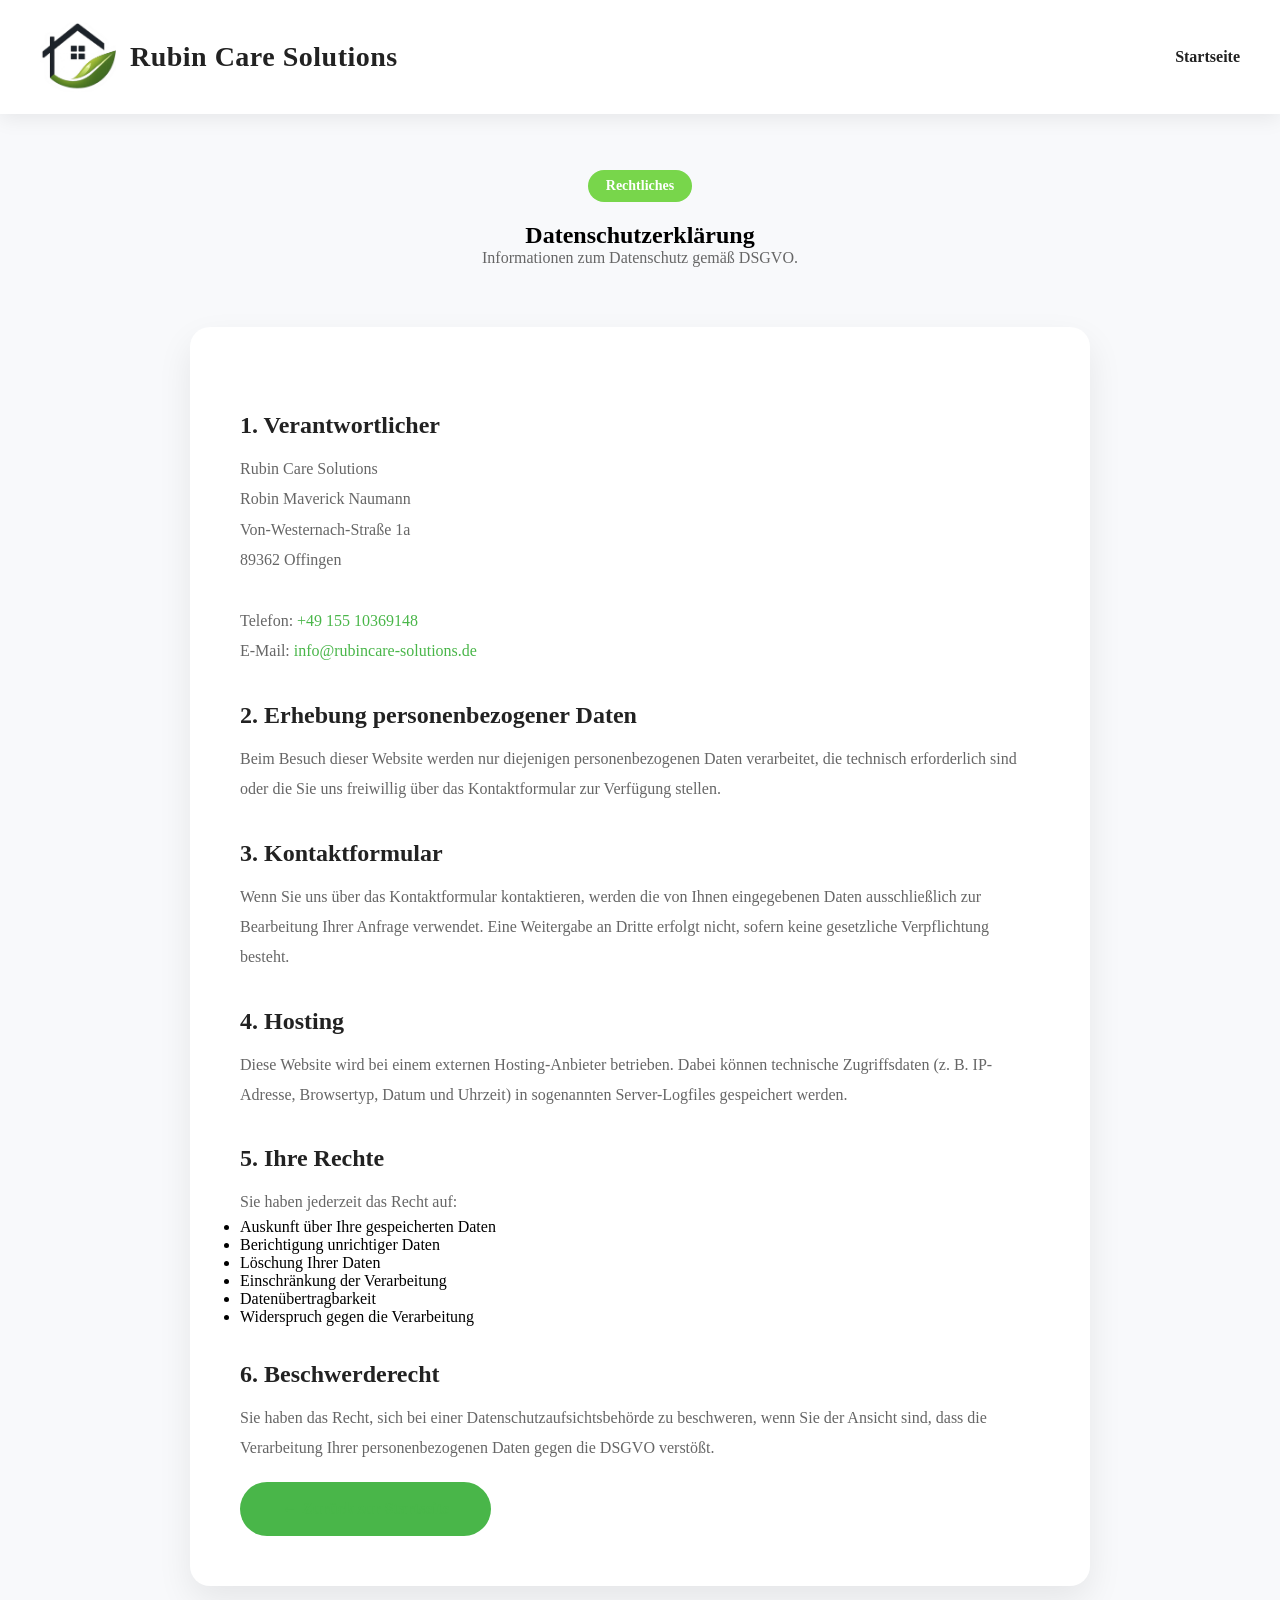
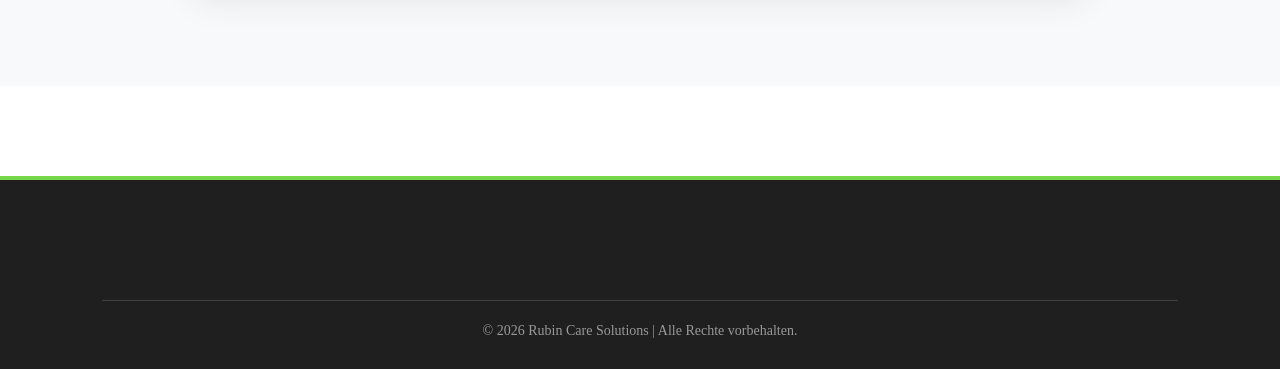
==== datenschutz.html @ def1914e "Erste funktionsfähige Website" ====
<!DOCTYPE html>
<html lang="de">

<head>

<meta charset="UTF-8">
<meta name="viewport" content="width=device-width, initial-scale=1.0">

<title>Datenschutzerklärung | Rubin Care Solutions</title>

<link rel="preconnect" href="https://fonts.googleapis.com">
<link rel="preconnect" href="https://fonts.gstatic.com" crossorigin>

<link href="https://fonts.googleapis.com/css2?family=Poppins:wght@300;400;500;600;700&display=swap" rel="stylesheet">

<link rel="stylesheet" href="css/style.css">

</head>

<body>

<header>

<nav class="navbar">

<a href="index.html" class="logo">

<img src="images/logo.png" alt="Rubin Care Solutions">

<span>Rubin Care Solutions</span>

</a>

<ul class="nav-links">

<li><a href="index.html">Startseite</a></li>

</ul>

</nav>

</header>

<section class="legal-page">

<div class="container">

<span class="section-tag">
Rechtliches
</span>

<h1>Datenschutzerklärung</h1>

<p class="section-text">
Informationen zum Datenschutz gemäß DSGVO.
</p>

<div class="legal-box">

<h2>1. Verantwortlicher</h2>

<p>

Rubin Care Solutions<br>
Robin Maverick Naumann<br>
Von-Westernach-Straße 1a<br>
89362 Offingen<br><br>

Telefon:
<a href="tel:+4915510369148">+49 155 10369148</a><br>

E-Mail:
<a href="mailto:info@rubincare-solutions.de">info@rubincare-solutions.de</a>

</p>

<h2>2. Erhebung personenbezogener Daten</h2>

<p>

Beim Besuch dieser Website werden nur diejenigen personenbezogenen Daten verarbeitet,
die technisch erforderlich sind oder die Sie uns freiwillig über das Kontaktformular
zur Verfügung stellen.

</p>

<h2>3. Kontaktformular</h2>

<p>

Wenn Sie uns über das Kontaktformular kontaktieren, werden die von Ihnen
eingegebenen Daten ausschließlich zur Bearbeitung Ihrer Anfrage verwendet.
Eine Weitergabe an Dritte erfolgt nicht, sofern keine gesetzliche Verpflichtung besteht.

</p>

<h2>4. Hosting</h2>

<p>

Diese Website wird bei einem externen Hosting-Anbieter betrieben.
Dabei können technische Zugriffsdaten (z. B. IP-Adresse, Browsertyp, Datum und Uhrzeit)
in sogenannten Server-Logfiles gespeichert werden.

</p>

<h2>5. Ihre Rechte</h2>

<p>

Sie haben jederzeit das Recht auf:

</p>

<ul>
<li>Auskunft über Ihre gespeicherten Daten</li>
<li>Berichtigung unrichtiger Daten</li>
<li>Löschung Ihrer Daten</li>
<li>Einschränkung der Verarbeitung</li>
<li>Datenübertragbarkeit</li>
<li>Widerspruch gegen die Verarbeitung</li>
</ul>

<h2>6. Beschwerderecht</h2>

<p>

Sie haben das Recht, sich bei einer Datenschutzaufsichtsbehörde zu beschweren,
wenn Sie der Ansicht sind, dass die Verarbeitung Ihrer personenbezogenen Daten
gegen die DSGVO verstößt.

</p>

<br>

<a href="index.html" class="button">
← Zurück zur Startseite
</a>

</div>

</div>

</section>

<footer class="footer">

<div class="footer-bottom">

© 2026 Rubin Care Solutions | Alle Rechte vorbehalten.

</div>

</footer>

</body>

</html>
---- css/style.css ----
*{
    margin:0;
    padding:0;
    box-sizing:border-box;
}

/* ===========================
   Navigation
=========================== */

header{
    position:fixed;
    width:100%;
    top:0;
    left:0;
    background:#fff;
    z-index:1000;
    box-shadow:0 4px 20px rgba(0,0,0,.08);
}

.navbar{

    max-width:1300px;

    margin:auto;

    display:flex;

    justify-content:space-between;

    align-items:center;

    padding:22px 40px;

}

.logo{
    display:flex;
    align-items:center;
    gap:14px;
    text-decoration:none;
}

.logo img{
    height:70px;
    width:auto;
}

.logo span{
    color:#222;
    font-size:28px;
    font-weight:700;
    letter-spacing:.5px;
}
.nav-links{

    display:flex;

    list-style:none;

    gap:35px;

}

.nav-links a{

    color:#222;

    text-decoration:none;

    font-weight:600;

    transition:.3s;

}

.nav-links a:hover{

    color:#49b649;

}

/* ===========================
   Hero
=========================== */

.hero{

    min-height: 800px;
    height:100vh;

    display:flex;
    justify-content:center;
    align-items:flex-start;

    padding-top: 140px;

    text-align:center;

   background-image:
linear-gradient(rgba(0,0,0,.55), rgba(0,0,0,.55)),
url("../images/hero.jpg");

    background-size:cover;

    background-position:center 40%;

    color:white;

}

.hero-content{

    max-width:850px;
    padding:20px;

    transform: translateY(70px);
}

.hero h1{

    font-size:56px;

    margin-bottom:20px;

    line-height:1.2;

}

.hero p{

    font-size:24px;

    margin-bottom:45px;

    opacity:.95;

}

/* ===========================
   Button
=========================== */

.button{

    display:inline-block;

    padding:18px 42px;

    background:#49b649;

    color:white;

    text-decoration:none;

    border-radius:50px;

    font-weight:600;

    transition:.35s;

}

.button:hover{

    background:#388e38;

    transform:translateY(-3px);

    box-shadow:0 12px 30px rgba(0,0,0,.25);

}

/* ===========================
   Responsive
=========================== */

@media(max-width:900px){

.hero h1{

font-size:42px;

}

.hero p{

font-size:18px;

}

.navbar{

flex-direction:column;

gap:20px;

}

.nav-links{

gap:18px;

flex-wrap:wrap;

justify-content:center;

}

}/* ==============================
   Rubin Care Solutions Premium
================================ */

.hero-tag{

display:inline-block;

padding:10px 22px;

background:rgba(73,182,73,.18);

border:1px solid rgba(73,182,73,.45);

border-radius:40px;

margin-bottom:25px;

font-size:15px;

letter-spacing:.5px;

backdrop-filter:blur(10px);

}

.hero-buttons{

display:flex;

justify-content:center;

gap:20px;

margin-top:40px;

flex-wrap:wrap;

}

.button-secondary{

display:inline-block;

padding:18px 42px;

border:2px solid white;

border-radius:50px;

text-decoration:none;

color:white;

font-weight:600;

transition:.35s;

}

.button-secondary:hover{

background:white;

color:#111;

}

.hero h1{

text-shadow:0 8px 30px rgba(0,0,0,.4);

}

.hero p{

font-size:22px;

max-width:750px;

margin:auto;

line-height:1.7;

}/* ==========================
   Leistungen
========================== */

.services{
    padding:120px 8%;
    background:#f8f9fb;
}

.container{
    max-width:1200px;
    margin:auto;
    text-align:center;
}

.section-tag{
    display:inline-block;
    background:#78d64b;
    color:white;
    padding:8px 18px;
    border-radius:30px;
    margin-bottom:20px;
    font-size:14px;
    font-weight:600;
}

.services h2{
    font-size:42px;
    margin-bottom:20px;
}

.section-text{
    max-width:700px;
    margin:auto;
    color:#666;
    margin-bottom:60px;
}

.service-grid{
    display:grid;
    grid-template-columns:repeat(3,1fr);
    justify-items:center;
    gap:30px;
    margin-top:60px;
}

.service-card{
    background:#fff;
    width:100%;
    max-width:340px;
    min-height:360px;

    padding:40px 30px;
    border-radius:20px;

    border-top:5px solid #78d64b;
    box-shadow:0 15px 35px rgba(0,0,0,.08);

    transition:.35s;
    text-align:center;
}

.service-card:hover{
    transform:translateY(-10px);
    box-shadow:0 20px 40px rgba(0,0,0,.15);
}

.icon{
    display:flex;
    justify-content:center;
    align-items:center;
    margin-bottom:20px;
}

.service-icon{
    width:56px;
    height:56px;
    color:#78d64b;
    transition:.3s;
}

.service-card:hover .service-icon{
    transform:scale(1.1);
}

.service-card h3{
    margin:15px 0;
    font-size:24px;
}

.service-card p{
    color:#666;
    line-height:1.7;
    margin-bottom:25px;
}

.service-card a{
    color:#78d64b;
    text-decoration:none;
    font-weight:600;
}

.service-card a:hover{
    letter-spacing:1px;
}

@media (max-width:900px){
    .service-grid{
        grid-template-columns:repeat(2,1fr);
    }
}

@media (max-width:600px){
    .service-grid{
        grid-template-columns:1fr;
    }
}

.service-card p{
    color:#666;
    line-height:1.7;
}
/* =========================
   Über uns
========================= */

.about{
    padding:70px 8% 120px;
    background:#f8f9fb;
    scroll-margin-top:110px;;
}

.about-container{
    max-width:900px;
    margin:0 auto;
}

.about-content{
    text-align:center;
}

.about-content h2{
    font-size:42px;
    margin:20px 0;
}

.about-content p{
    max-width:760px;
    margin:0 auto 22px;
    color:#666;
    line-height:1.8;
}

.about-features{
    display:grid;
    grid-template-columns:repeat(2,1fr);
    gap:20px;
    margin-top:30px;
}


.feature{
    display:flex;
    align-items:center;
    justify-content:center;
    gap:12px;

    background:#fff;
    padding:22px 28px;
    border-radius:16px;

    border:1px solid #e9ecef;
    box-shadow:0 8px 20px rgba(0,0,0,.06);
    transition:all .3s ease;
}

.feature:hover{
    transform:translateY(-4px);
    box-shadow:0 15px 35px rgba(0,0,0,.12);
}

@media(max-width:900px){

.about-container{
    grid-template-columns:1fr;
}

.about-content{
    text-align:center;
}

.about-features{
    grid-template-columns:1fr;
}

}
@media (max-width:900px){
    .service-grid{
        grid-template-columns:repeat(2,1fr);
    }
}

@media (max-width:600px){
    .service-grid{
        grid-template-columns:1fr;
    }
}

.feature-icon{
    width:26px;
    height:26px;
    color:#78d64b;
    stroke:#78d64b;
    flex-shrink:0;
}
/* ==========================
   Kontakt
========================== */

.contact{
    padding:110px 8% 0;
    background:#f8f9fb;
    scroll-margin-top:20px;
}

.contact-container{
    display:grid;
    grid-template-columns:280px 1fr;
    gap:50px;
    align-items:start;
}

.contact-info{
    text-align:left;
}

.contact-item{
    margin-bottom:35px;
}

.contact-item h3{
    font-size:22px;
    margin-bottom:10px;
    color:#222;
}

.contact-item p{
    font-size:18px;
    line-height:1.6;
    color:#666;
}

/* Formular */

.contact-form{
    display:flex;
    flex-direction:column;
    gap:18px;
    width:100%;
    max-width:700px;
}

.contact-form input,
.contact-form textarea{

    width:100%;
    box-sizing:border-box;

    padding:18px 20px;

    border:1px solid #ddd;
    border-radius:12px;

    background:#fff;

    font-size:16px;
    font-family:inherit;

    outline:none;
    transition:.3s;
}

.contact-form textarea{
    min-height:180px;
    resize:vertical;
}

.contact-form input:focus,
.contact-form textarea:focus{

    border-color:#78d64b;
    box-shadow:0 0 0 4px rgba(120,214,75,.15);

}

.contact-form button{

    width:100%;
    padding:18px;

    border:none;
    border-radius:12px;

    background:#78d64b;
    color:#fff;

    font-size:17px;
    font-weight:600;

    cursor:pointer;
    transition:.3s;
}

.contact-form button:hover{

    background:#63b33f;
    transform:translateY(-2px);
    box-shadow:0 10px 25px rgba(120,214,75,.25);

}

.contact-form button:active{
    transform:translateY(0);
}

/* ==========================
   Footer
========================== */

.footer{
    width:100%;
    background:#1f1f1f;
    color:#fff;
    border-top:4px solid #78d64b;

    margin-top:90px;
    padding:70px 8% 30px;
}

.footer-container{

    max-width:1200px;
    margin:0 auto;

    display:grid;
    grid-template-columns:2fr 1fr 1fr;
    gap:70px;
}

.footer h3{
    font-size:28px;
    margin-bottom:20px;
}

.footer h4{
    font-size:20px;
    margin-bottom:20px;
}

.footer p{
    color:#cfcfcf;
    line-height:1.8;
}

.footer-contact{
    margin-top:25px;
}

.footer-contact p{
    margin-bottom:10px;
}

.footer-links{
    display:flex;
    flex-direction:column;
    gap:14px;
}

.footer a{
    color:#cfcfcf;
    text-decoration:none;
    transition:.3s;
}

.footer a:hover{
    color:#78d64b;
    padding-left:6px;
}

.footer-bottom{

    max-width:1200px;
    margin:50px auto 0;
    padding-top:22px;

    border-top:1px solid rgba(255,255,255,.15);

    text-align:center;
    color:#999;
    font-size:14px;
}

@media(max-width:900px){

    .footer-container{
        grid-template-columns:1fr;
        gap:40px;
        text-align:center;
    }

    .footer-links{
        align-items:center;
    }

}
/* ==========================
   Impressum / Datenschutz
========================== */

.legal-page{

    padding:170px 8% 100px;
    background:#f8f9fb;

}

.legal-box{

    background:#fff;

    max-width:900px;

    margin:40px auto 0;

    padding:50px;

    border-radius:20px;

    box-shadow:0 15px 35px rgba(0,0,0,.08);

    text-align:left;

}

.legal-box h2{

    margin-top:35px;
    margin-bottom:15px;

    color:#222;

}

.legal-box p{

    line-height:1.9;
    color:#666;

}

.legal-box a{

    color:#49b649;
    text-decoration:none;

}

.legal-box a:hover{

    text-decoration:underline;

}

@media(max-width:900px){

.legal-box{

padding:30px;

}

}
.success-message{
    background:#e8f8ec;
    color:#2e7d32;
    border:1px solid #78d64b;
    padding:18px;
    border-radius:12px;
    margin:25px auto;
    max-width:700px;
    text-align:center;
    font-weight:600;
}

.error-message{
    background:#fdeaea;
    color:#c62828;
    border:1px solid #ef5350;
    padding:18px;
    border-radius:12px;
    margin:25px auto;
    max-width:700px;
    text-align:center;
    font-weight:600;
}
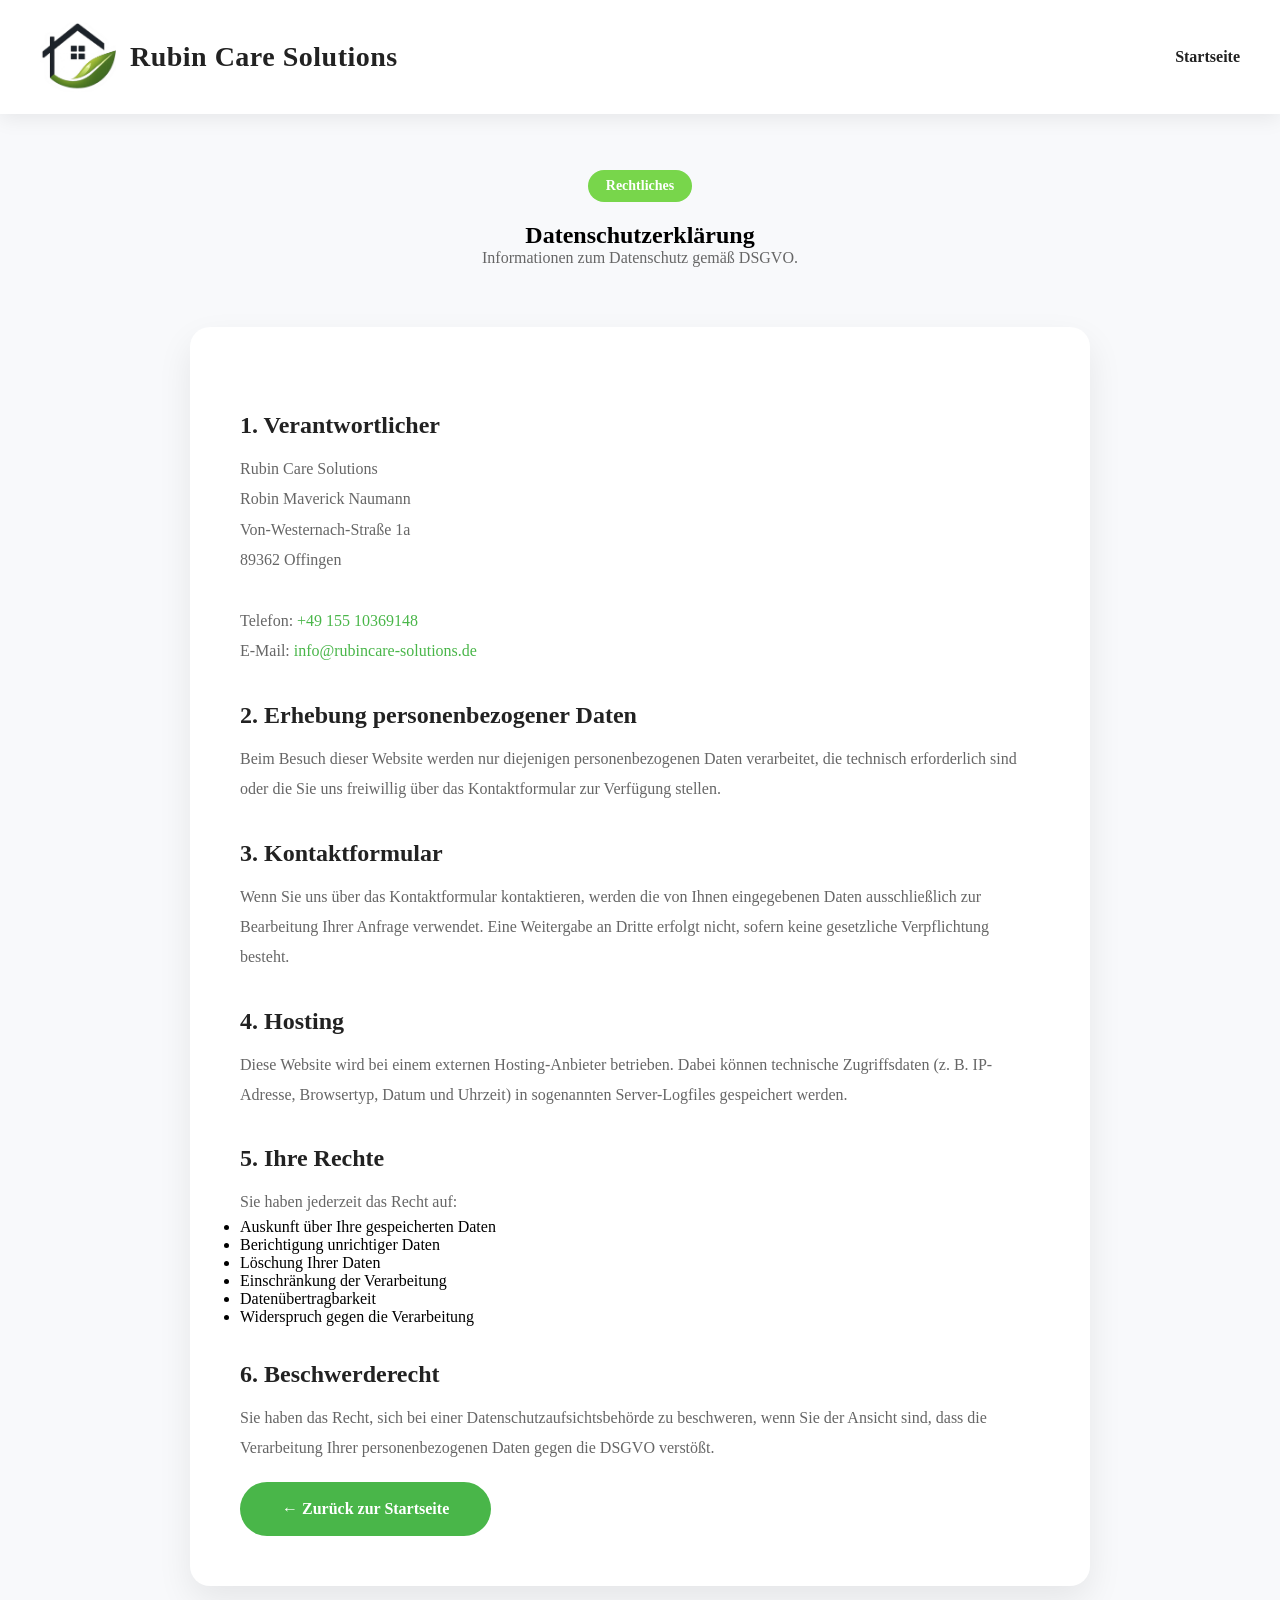
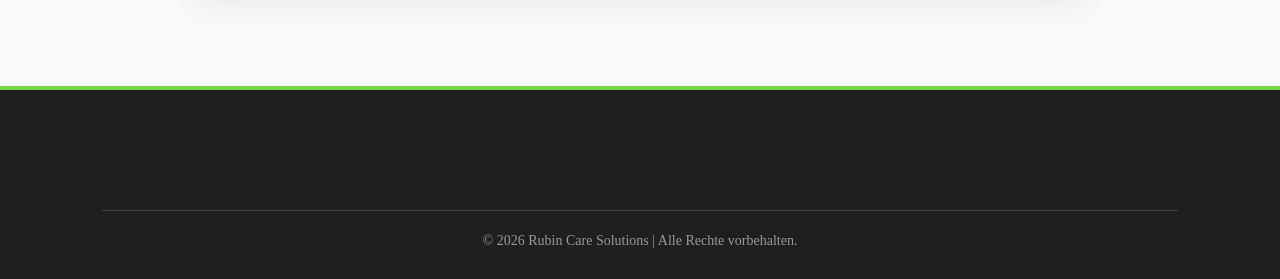
==== commit 54b20194: "Weiter Bearbeitungen der website; Cards - Mehr infos" ====
--- a/datenschutz.html
+++ b/datenschutz.html
@@ -23,7 +23,7 @@
 
 <nav class="navbar">
 
-<a href="index.html" class="logo">
+<a href="index.php" class="logo">
 
 <img src="images/logo.png" alt="Rubin Care Solutions">
 
@@ -33,7 +33,7 @@
 
 <ul class="nav-links">
 
-<li><a href="index.html">Startseite</a></li>
+<li><a href="index.php">Startseite</a></li>
 
 </ul>
 
@@ -133,7 +133,7 @@
 
 <br>
 
-<a href="index.html" class="button">
+<a href="index.php" class="button">
 ← Zurück zur Startseite
 </a>
 
--- a/css/style.css
+++ b/css/style.css
@@ -511,7 +511,7 @@
 ========================== */
 
 .contact{
-    padding:110px 8% 0;
+    padding:110px 8% 90px;
     background:#f8f9fb;
     scroll-margin-top:20px;
 }
@@ -616,6 +616,116 @@
     transform:translateY(0);
 }
 
+.contact-form button:disabled{
+
+    background:#8fbf7b;
+    cursor:not-allowed;
+    transform:none;
+    box-shadow:none;
+
+}
+
+/* Datenschutzhinweis */
+
+.privacy-note{
+    font-size:14px;
+    color:#666;
+    line-height:1.6;
+    margin-top:-5px;
+    margin-bottom:10px;
+}
+
+.privacy-note a{
+    color:#78d64b;
+    text-decoration:none;
+    font-weight:600;
+}
+
+.privacy-note a:hover{
+    text-decoration:underline;
+}
+
+.privacy-checkbox{
+    display:flex;
+    align-items:flex-start;
+    gap:12px;
+    margin:20px 0;
+    font-size:15px;
+    line-height:1.6;
+}
+
+.privacy-checkbox input{
+    flex-shrink:0;
+    margin-top:4px;
+}
+
+.privacy-checkbox a{
+    color:#79c000;
+    font-weight:600;
+    text-decoration:none;
+}
+
+.privacy-checkbox a:hover{
+    text-decoration:underline;
+}
+
+.privacy-checkbox input[type="checkbox"]{
+    appearance:auto;
+    -webkit-appearance:checkbox;
+    width:18px !important;
+    height:18px !important;
+    min-width:18px;
+    min-height:18px;
+    margin-top:2px;
+    padding:0 !important;
+    border:none;
+    box-shadow:none;
+    flex-shrink:0;
+}
+
+.privacy-checkbox a{
+    color:#79c000;
+    font-weight:600;
+    text-decoration:none;
+}
+
+.privacy-checkbox a:hover{
+    text-decoration:underline;
+}
+
+/* Erfolgsmeldung */
+
+.success-message{
+    background:#e9f9e5;
+    border:1px solid #78d64b;
+    color:#2d6a1f;
+
+    padding:18px 22px;
+    border-radius:12px;
+
+    margin:25px 0;
+
+    font-weight:500;
+    line-height:1.6;
+}
+
+/* Fehlermeldung */
+
+.error-message{
+    background:#ffeaea;
+    border:1px solid #e74c3c;
+    color:#b00020;
+
+    padding:18px 22px;
+    border-radius:12px;
+
+    margin:25px 0;
+
+    font-weight:500;
+    line-height:1.6;
+}
+
+
 /* ==========================
    Footer
 ========================== */
@@ -623,10 +733,10 @@
 .footer{
     width:100%;
     background:#1f1f1f;
-    color:#fff;
+    color:#f8f9fb;
     border-top:4px solid #78d64b;
 
-    margin-top:90px;
+    margin-top:0px;
     padding:70px 8% 30px;
 }
 
@@ -695,17 +805,36 @@
 
 @media(max-width:900px){
 
-    .footer-container{
+   .footer-container{
         grid-template-columns:1fr;
-        gap:40px;
+        gap:25px;
         text-align:center;
     }
 
     .footer-links{
         align-items:center;
     }
-
-}
+.footer{
+    padding:30px 20px;
+}
+
+.footer-bottom{
+    margin-top:12px;
+    padding-top:12px;
+    font-size:13px;
+}
+
+.footer h3{
+    font-size:22px;
+}
+
+.footer p,
+.footer a{
+    font-size:15px;
+    line-height:1.6;
+}
+}
+
 /* ==========================
    Impressum / Datenschutz
 ========================== */
@@ -719,7 +848,7 @@
 
 .legal-box{
 
-    background:#fff;
+    background: #ffff;
 
     max-width:900px;
 
@@ -751,7 +880,7 @@
 
 }
 
-.legal-box a{
+.legal-box a:not(.button){
 
     color:#49b649;
     text-decoration:none;
@@ -795,4 +924,658 @@
     max-width:700px;
     text-align:center;
     font-weight:600;
+}
+@media (max-width: 900px) {
+
+    html,
+    body{
+        overflow-x:hidden;
+    }
+
+    .container{
+        width:100%;
+        max-width:100%;
+        padding:0 20px;
+        box-sizing:border-box;
+    }
+
+    .services-grid{
+        display:grid;
+        grid-template-columns:1fr;
+    }
+
+    .features-grid{
+        display:grid;
+        grid-template-columns:1fr;
+    }
+
+    .about-container{
+        display:flex;
+        flex-direction:column;
+    }
+
+    .contact-container{
+        display:flex;
+        flex-direction:column;
+        gap:35px;
+    }
+
+    .contact-info{
+        width:100%;
+    }
+
+    .contact-form{
+        width:100%;
+        max-width:100%;
+    }
+
+    .contact-form input,
+    .contact-form textarea{
+        width:100%;
+        box-sizing:border-box;
+    }
+
+}
+
+/* =====================================================
+   MOBILE PREMIUM (bis 768px)
+===================================================== */
+
+@media (max-width:768px){
+
+html,
+body{
+    overflow-x:hidden;
+}
+
+/* Allgemein */
+
+.container{
+    width:100%;
+    max-width:100%;
+    padding:0 20px;
+    box-sizing:border-box;
+}
+
+.section-title{
+    font-size:32px;
+    text-align:center;
+}
+
+.section-text{
+    font-size:17px;
+    text-align:center;
+    line-height:1.8;
+}
+
+/* Header */
+
+.navbar{
+    padding:18px 20px;
+}
+
+.logo img{
+    height:55px;
+}
+
+.logo span{
+    font-size:22px;
+}
+
+/* Hero */
+
+.hero{
+    min-height:90vh;
+    padding:130px 20px 70px;
+    text-align:center;
+}
+
+.hero-content{
+    max-width:100%;
+}
+
+.hero h1{
+    font-size:38px;
+    line-height:1.2;
+    margin-bottom:20px;
+}
+
+.hero p{
+    font-size:18px;
+    line-height:1.7;
+    margin-bottom:35px;
+}
+
+.hero-buttons{
+    display:flex;
+    flex-direction:column;
+    gap:16px;
+    align-items:center;
+}
+
+.hero-buttons .button,
+.hero-buttons .button-secondary{
+    width:100%;
+    max-width:320px;
+}
+
+/* Leistungen */
+
+.services-grid{
+    grid-template-columns:1fr;
+    gap:25px;
+}
+
+.service-card{
+    padding:35px 25px;
+}
+
+/* Über uns */
+
+.about-container{
+    display:flex;
+    flex-direction:column;
+    gap:40px;
+}
+
+.about-image img{
+    width:100%;
+}
+
+/* Kontakt */
+
+.contact{
+    padding:70px 20px;
+}
+
+.contact-container{
+    display:flex;
+    flex-direction:column;
+    gap:40px;
+}
+
+.contact-form{
+    max-width:100%;
+}
+
+.contact-form input,
+.contact-form textarea,
+.contact-form button{
+    width:100%;
+    box-sizing:border-box;
+}
+
+/* Footer */
+
+.footer-container{
+    display:flex;
+    flex-direction:column;
+    gap:35px;
+    text-align:center;
+}
+
+.footer-column{
+    width:100%;
+}
+
+.footer-contact{
+    text-align:center;
+}
+
+.footer-links{
+    align-items:center;
+}
+
+}
+
+/* =====================================
+   PREMIUM EFFEKTE
+===================================== */
+
+/* Sanftes Scrollen */
+html{
+    scroll-behavior:smooth;
+}
+
+/* Buttons */
+
+.button,
+.button-secondary,
+.contact-form button{
+
+    transition:all .35s ease;
+
+}
+
+.button:hover,
+.button-secondary:hover,
+.contact-form button:hover{
+
+    transform:translateY(-4px);
+
+    box-shadow:0 15px 35px rgba(0,0,0,.15);
+
+}
+
+/* Karten */
+
+.service-card,
+.contact-item{
+
+    transition:all .35s ease;
+
+}
+
+.service-card:hover,
+.contact-item:hover{
+
+    transform:translateY(-8px);
+
+    box-shadow:0 20px 40px rgba(0,0,0,.12);
+
+}
+
+/* Bilder */
+
+.about-image img{
+
+    transition:transform .5s ease;
+
+}
+
+.about-image img:hover{
+
+    transform:scale(1.03);
+
+}
+
+/* Navigation */
+
+.nav-links a{
+
+    transition:.3s;
+
+}
+
+.nav-links a:hover{
+
+    color:#78d64b;
+
+}
+
+/* Chrome / Edge */
+
+::-webkit-scrollbar{
+    width:10px;
+}
+
+::-webkit-scrollbar-track{
+    background:#f2f2f2;
+}
+
+::-webkit-scrollbar-thumb{
+    background:#78d64b;
+    border-radius:20px;
+}
+
+::-webkit-scrollbar-thumb:hover{
+    background:#63b33f;
+}
+
+/* ==========================================
+   HERO
+========================================== */
+
+.service-hero{
+
+    background:linear-gradient(135deg,#2d6a4f,#49b649);
+
+    color:#fff;
+
+    padding:170px 20px 120px;
+
+    text-align:center;
+
+}
+
+.service-badge{
+
+    display:inline-block;
+
+    background:rgba(255,255,255,.15);
+
+    padding:10px 22px;
+
+    border-radius:50px;
+
+    margin-bottom:25px;
+
+    font-size:14px;
+
+    letter-spacing:1px;
+
+    text-transform:uppercase;
+
+}
+
+.service-hero h1{
+
+    font-size:60px;
+
+    margin-bottom:25px;
+
+}
+
+.service-hero p{
+
+    max-width:760px;
+
+    margin:0 auto 40px;
+
+    font-size:21px;
+
+    line-height:1.8;
+
+}
+.service-intro{
+
+    max-width:800px;
+    margin:0 auto 40px;
+    font-size:20px;
+    line-height:1.9;
+
+}
+
+.service-buttons{
+
+    display:flex;
+    justify-content:center;
+    gap:20px;
+    flex-wrap:wrap;
+
+}
+
+.button-outline{
+
+    background:transparent;
+    border:2px solid #fff;
+    color:#fff;
+
+}
+
+.button-outline:hover{
+
+    background:#fff;
+    color:#2d6a4f;
+
+}
+
+/* ==========================================
+   SECTIONS
+========================================== */
+
+.service-section{
+
+    padding:90px 20px;
+
+}
+
+.service-section.light{
+
+    background:#f7f8f9;
+
+}
+
+.service-section h2{
+
+    text-align:center;
+
+    color:#2d6a4f;
+
+    font-size:42px;
+
+    margin-bottom:60px;
+
+}
+/* ==========================================
+   ABLAUF
+========================================== */
+
+.process{
+
+    background:#f8f9fa;
+
+}
+
+.process-grid{
+
+    display:grid;
+
+    grid-template-columns:repeat(auto-fit,minmax(250px,1fr));
+
+    gap:30px;
+
+}
+
+.process-card{
+
+    background:#fff;
+
+    padding:35px;
+
+    border-radius:18px;
+
+    text-align:center;
+
+    box-shadow:0 8px 25px rgba(0,0,0,.08);
+
+    transition:.3s;
+
+}
+
+.process-card:hover{
+
+    transform:translateY(-8px);
+
+    box-shadow:0 18px 40px rgba(0,0,0,.15);
+
+}
+
+.process-number{
+
+    width:65px;
+
+    height:65px;
+
+    border-radius:50%;
+
+    background:#49b649;
+
+    color:#fff;
+
+    font-size:28px;
+
+    font-weight:bold;
+
+    display:flex;
+
+    align-items:center;
+
+    justify-content:center;
+
+    margin:0 auto 20px;
+
+}
+
+.process-card h3{
+
+    margin-bottom:15px;
+
+    color:#2d6a4f;
+
+}
+
+.process-card p{
+
+    color:#666;
+
+    line-height:1.8;
+
+}
+/* ==========================================
+   CARDS
+========================================== */
+
+.service-grid{
+
+    display:grid;
+
+    grid-template-columns:repeat(auto-fit,minmax(300px,1fr));
+
+    gap:35px;
+
+}
+
+.service-card-detail{
+
+    background:#fff;
+
+    padding:35px;
+
+    border-radius:18px;
+
+    box-shadow:0 10px 30px rgba(0,0,0,.08);
+
+    transition:.35s;
+
+}
+
+.service-card-detail:hover{
+
+    transform:translateY(-8px);
+
+    box-shadow:0 18px 45px rgba(0,0,0,.15);
+
+}
+
+.service-card-detail h3{
+
+    margin-bottom:18px;
+
+    color:#2d6a4f;
+
+}
+
+.service-card-detail p{
+
+    line-height:1.8;
+
+    color:#666;
+
+}
+
+.service-list{
+
+    list-style:none;
+
+    padding:0;
+
+    max-width:700px;
+
+    margin:auto;
+
+}
+
+.service-list li{
+
+    background:#fff;
+
+    padding:18px 24px;
+
+    margin-bottom:18px;
+
+    border-radius:15px;
+
+    box-shadow:0 5px 15px rgba(0,0,0,.05);
+
+}
+
+.service-contact{
+
+    background:#2d6a4f;
+
+    color:#fff;
+
+    text-align:center;
+
+    padding:90px 20px;
+
+}
+
+.service-contact h2{
+
+    color:#fff;
+
+}
+
+.service-contact p{
+
+    max-width:700px;
+
+    margin:25px auto 40px;
+
+    line-height:1.8;
+
+}
+
+@media(max-width:768px){
+
+.service-hero{
+
+padding:130px 20px 80px;
+
+}
+
+.service-hero h1{
+
+font-size:40px;
+
+}
+
+.service-hero p{
+
+font-size:18px;
+
+}
+
+.service-section{
+
+padding:60px 20px;
+
+}
+
+.service-section h2{
+
+font-size:30px;
+
+}
+
+.service-grid{
+
+grid-template-columns:1fr;
+
+}
+.service-buttons{
+
+    flex-direction:column;
+    align-items:center;
+
+}
+
+.service-buttons .button{
+
+    width:100%;
+    max-width:320px;
+
+}
 }
